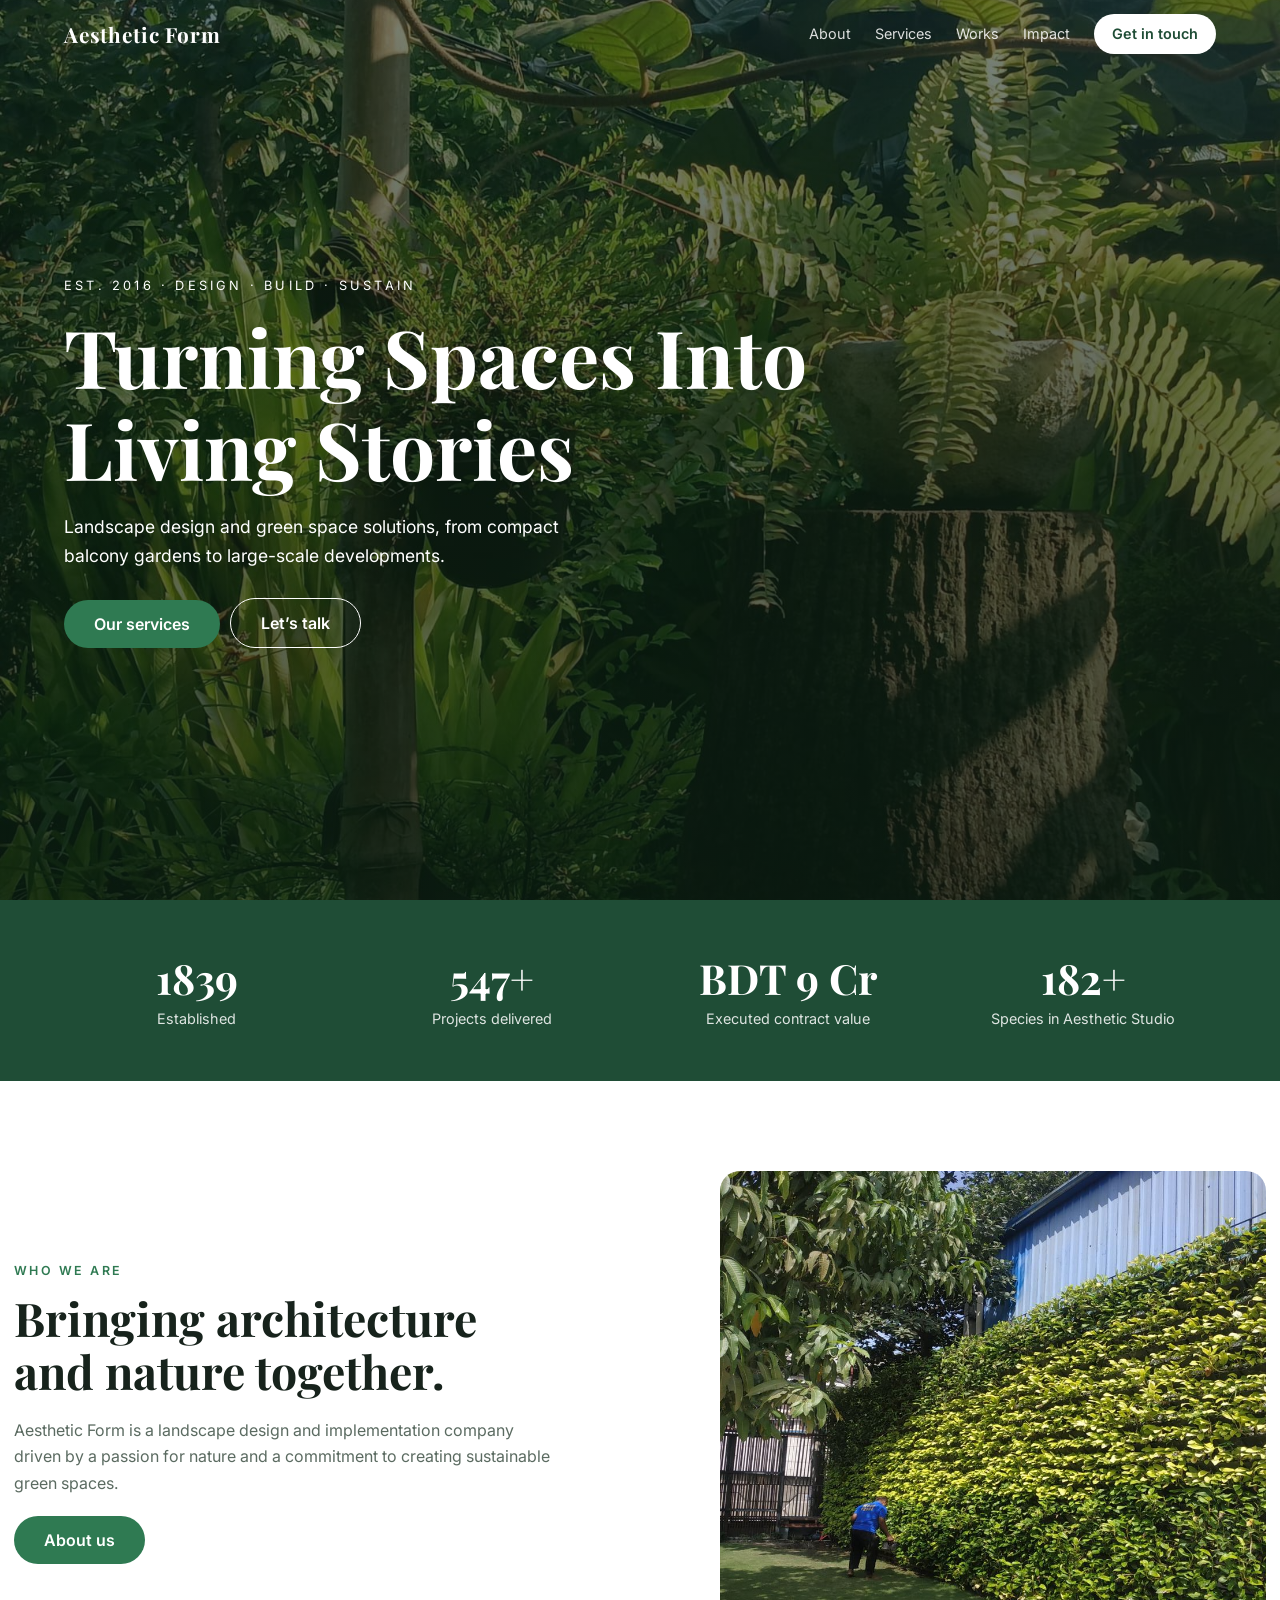
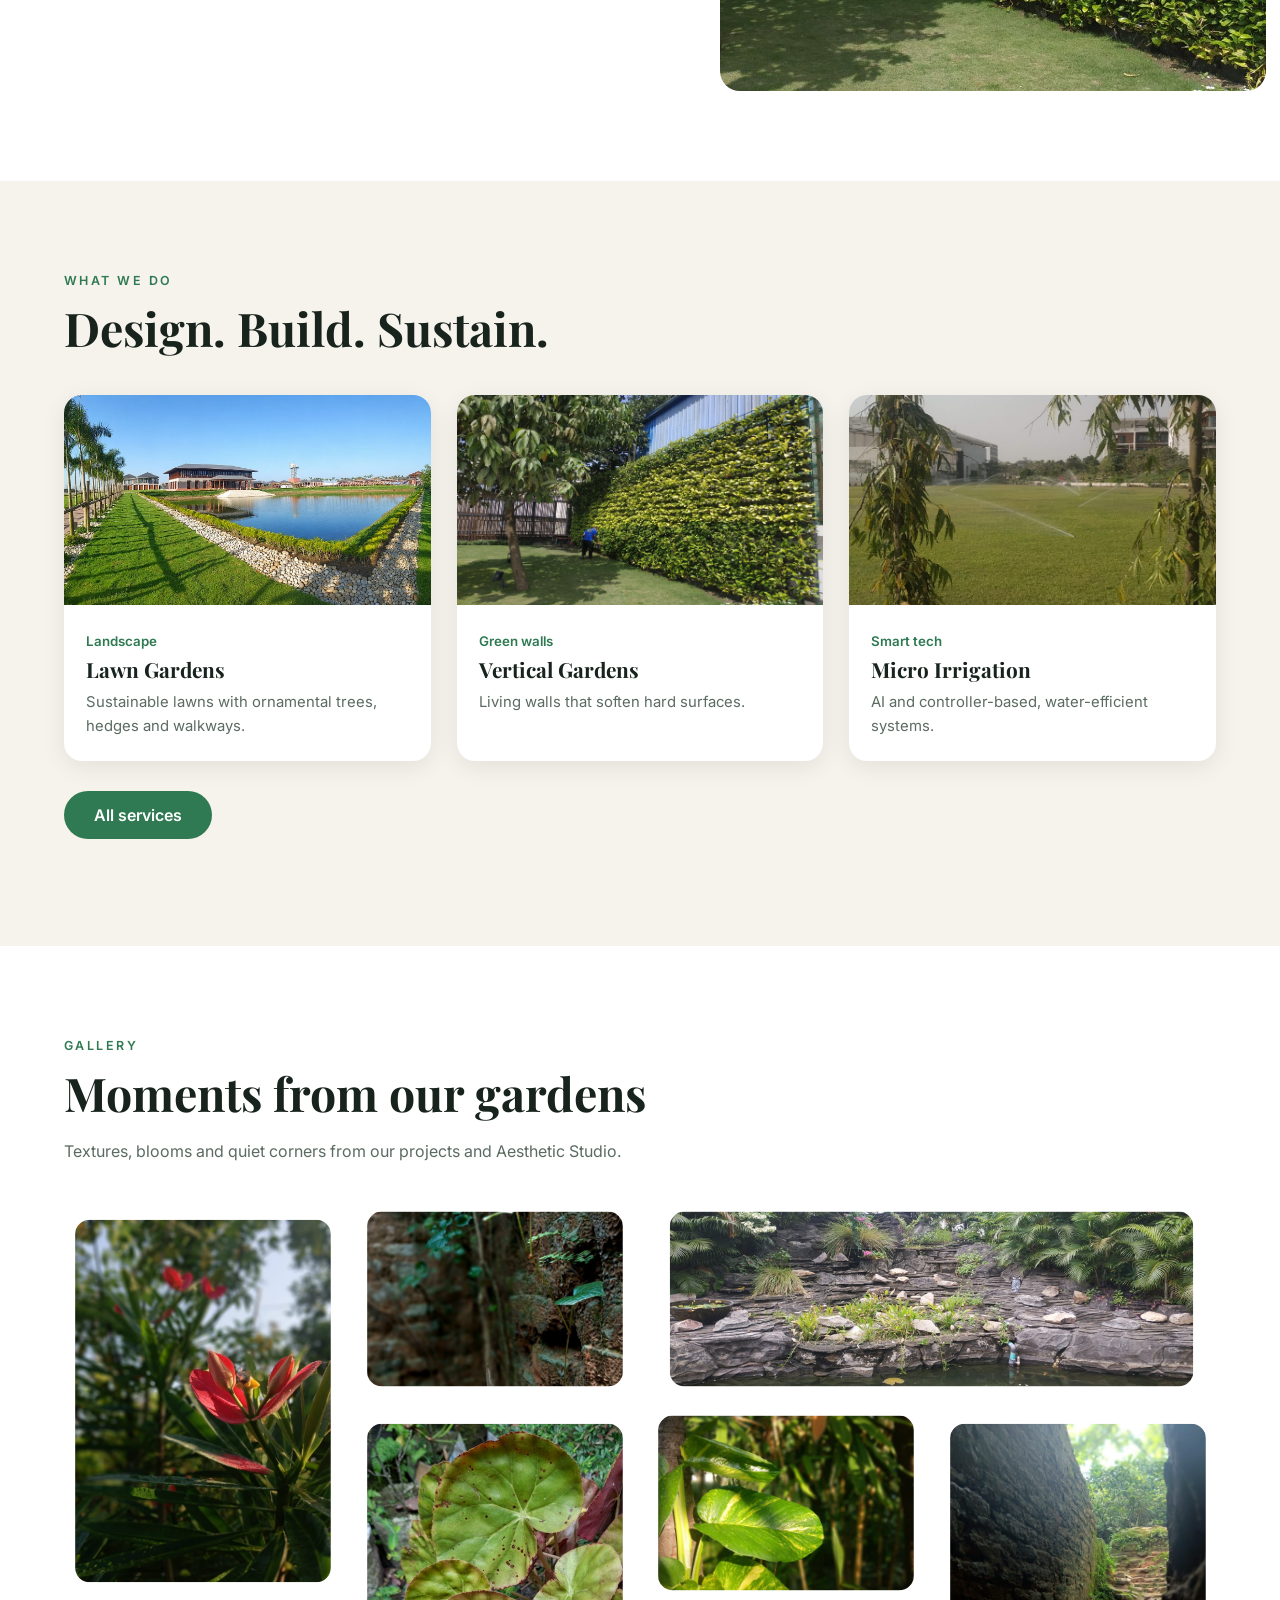
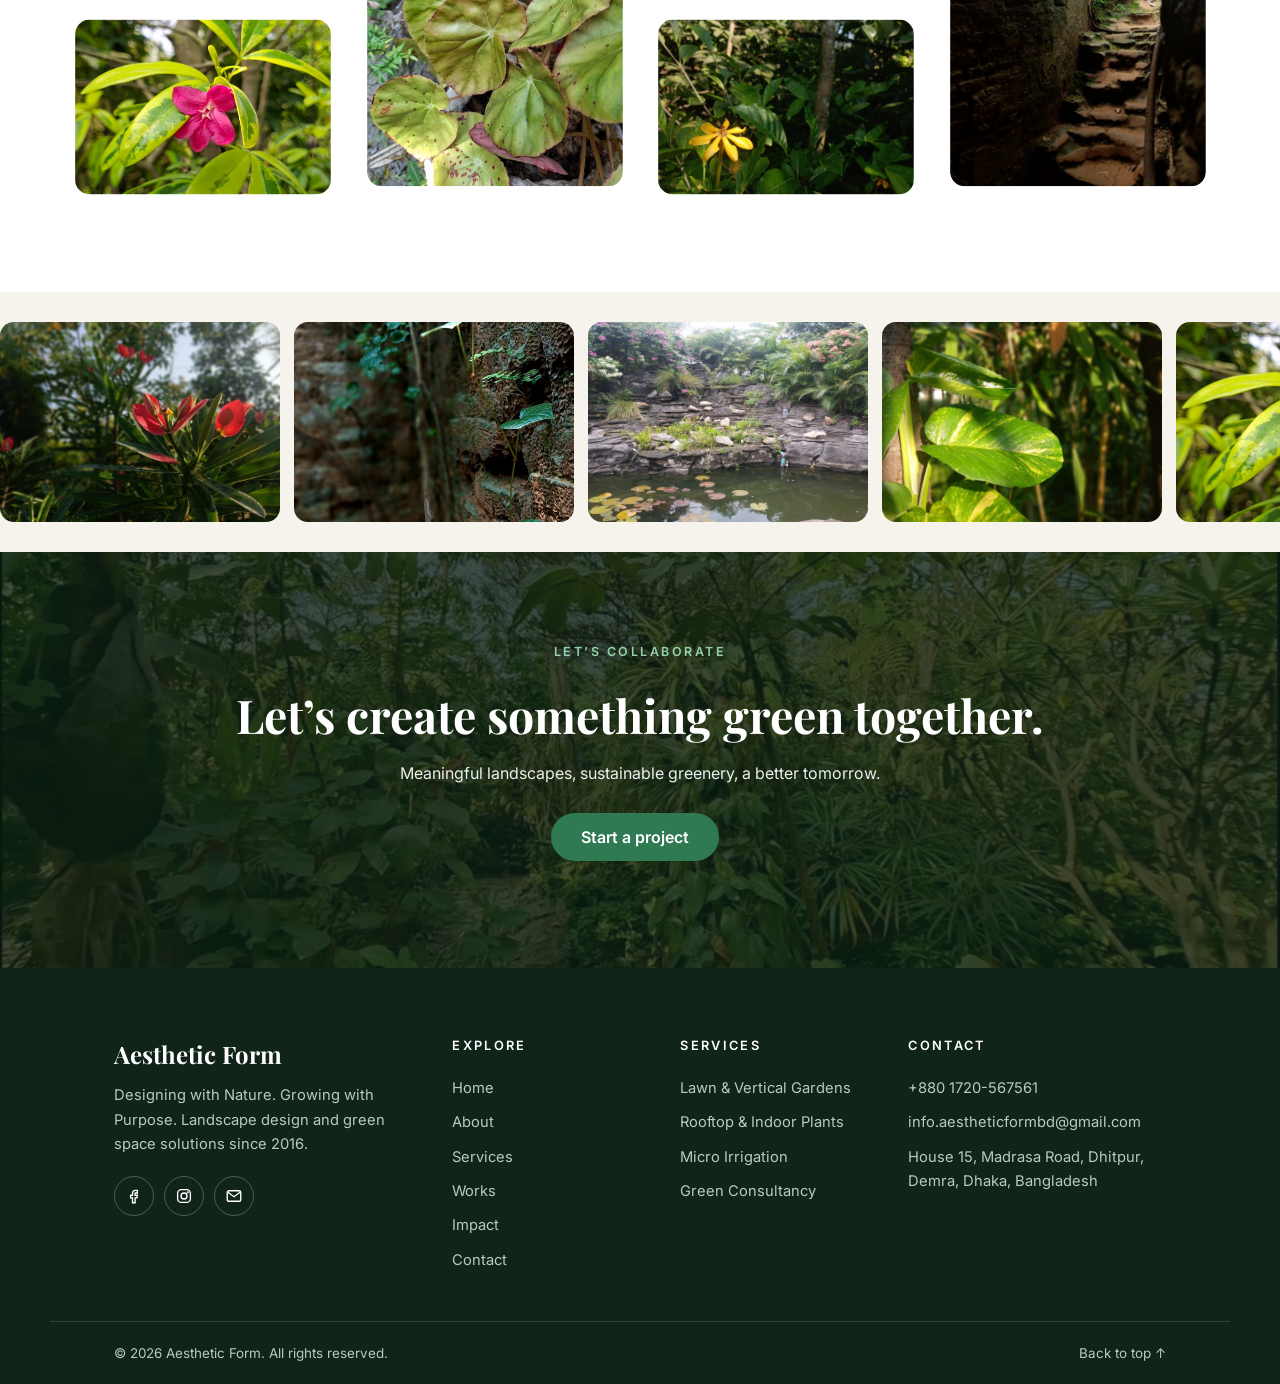
==== index.html @ f66d147f "first commit" ====
<!DOCTYPE html>
<html lang="en">

<head>
    <meta charset="utf-8">
    <meta name="viewport" content="width=device-width, initial-scale=1">
    <title>Home | Aesthetic Form</title>
    <meta name="description"
        content="Aesthetic Form: landscape design and green space solutions in Bangladesh since 2016.">
    <link rel="preconnect" href="https://fonts.googleapis.com">
    <link
        href="https://fonts.googleapis.com/css2?family=Playfair+Display:wght@500;700&family=Inter:wght@400;500;600&display=swap"
        rel="stylesheet">
    <link rel="stylesheet" href="css/style.css">
</head>

<body class="">
    <div id="pg"></div>
    <nav id="nav"><a class="logo" href="index.html">Aesthetic Form</a>
        <div><a href="about.html">About</a><a href="services.html">Services</a><a href="works.html">Works</a><a
                href="impact.html">Impact</a><a class="cta" href="contact.html">Get in touch</a></div>
    </nav>
    <header class="hero">
        <div class="bg"
            style="background-image:linear-gradient(rgba(10,30,18,.55),rgba(10,30,18,.72)),url(images/hero.jpg)"></div>
        <span class="lf" style="left:8%;animation-delay:-0s;animation-duration:14s"><svg viewBox="0 0 24 24">
                <path d="M5 19c0-9 6-14 15-14 0 9-5 15-15 14z" />
            </svg></span><span class="lf" style="left:22%;animation-delay:-6s;animation-duration:18s"><svg
                viewBox="0 0 24 24">
                <path d="M5 19c0-9 6-14 15-14 0 9-5 15-15 14z" />
            </svg></span><span class="lf" style="left:38%;animation-delay:-3s;animation-duration:16s"><svg
                viewBox="0 0 24 24">
                <path d="M5 19c0-9 6-14 15-14 0 9-5 15-15 14z" />
            </svg></span><span class="lf" style="left:55%;animation-delay:-9s;animation-duration:20s"><svg
                viewBox="0 0 24 24">
                <path d="M5 19c0-9 6-14 15-14 0 9-5 15-15 14z" />
            </svg></span><span class="lf" style="left:70%;animation-delay:-2s;animation-duration:15s"><svg
                viewBox="0 0 24 24">
                <path d="M5 19c0-9 6-14 15-14 0 9-5 15-15 14z" />
            </svg></span><span class="lf" style="left:86%;animation-delay:-11s;animation-duration:17s"><svg
                viewBox="0 0 24 24">
                <path d="M5 19c0-9 6-14 15-14 0 9-5 15-15 14z" />
            </svg></span>
        <div class="in">
            <p class="k">EST. 2016 · DESIGN · BUILD · SUSTAIN</p>
            <h1>Turning Spaces Into Living Stories</h1>
            <p class="l">Landscape design and green space solutions, from compact balcony gardens to large-scale
                developments.</p><a class="btn" href="services.html">Our services</a><a class="btn o"
                href="contact.html">Let’s talk</a>
        </div>
    </header>
    <div class="stats">
        <div class="w">
            <div><strong>2016</strong><span>Established</span></div>
            <div><strong>600+</strong><span>Projects delivered</span></div>
            <div><strong>BDT 10 Cr</strong><span>Executed contract value</span></div>
            <div><strong>200+</strong><span>Species in Aesthetic Studio</span></div>
        </div>
    </div>
    <section class="">
        <div class="w">
            <div class="split">
                <div class="reveal">
                    <p class="eyebrow">Who we are</p>
                    <h2>Bringing architecture and nature together.</h2>
                    <p class="lead">Aesthetic Form is a landscape design and implementation company driven by a passion
                        for nature and a commitment to creating sustainable green spaces.</p>
                    <p style="margin:20px 0"><a class="btn" href="about.html">About us</a></p>
                </div><img class="reveal" src="images/vertical.jpg" alt="Vertical garden">
            </div>
        </div>
    </section>
    <section class="alt">
        <div class="w">
            <p class="eyebrow">What we do</p>
            <h2>Design. Build. Sustain.</h2>
            <div class="grid">
                <article class="card reveal"><img loading="lazy" src="images/lawn.jpg" alt="Lawn Gardens">
                    <div><small>Landscape</small>
                        <h3>Lawn Gardens</h3>
                        <p>Sustainable lawns with ornamental trees, hedges and walkways.</p>
                    </div>
                </article>
                <article class="card reveal"><img loading="lazy" src="images/vertical.jpg" alt="Vertical Gardens">
                    <div><small>Green walls</small>
                        <h3>Vertical Gardens</h3>
                        <p>Living walls that soften hard surfaces.</p>
                    </div>
                </article>
                <article class="card reveal"><img loading="lazy" src="images/irrigation.jpg" alt="Micro Irrigation">
                    <div><small>Smart tech</small>
                        <h3>Micro Irrigation</h3>
                        <p>AI and controller-based, water-efficient systems.</p>
                    </div>
                </article>
            </div>
            <p style="margin-top:30px"><a class="btn" href="services.html">All services</a></p>
        </div>
    </section>
    <section class="">
        <div class="w">
            <p class="eyebrow">Gallery</p>
            <h2>Moments from our gardens</h2>
            <p class="lead">Textures, blooms and quiet corners from our projects and Aesthetic Studio.</p>
            <div class="mosaic">
                <div class="t"><img loading="lazy" src="images/flower1.jpg" alt=""></div>
                <div class=""><img loading="lazy" src="images/vine.jpg" alt=""></div>
                <div class="wd"><img loading="lazy" src="images/water.jpg" alt=""></div>
                <div class="t"><img loading="lazy" src="images/begonia.jpg" alt=""></div>
                <div class=""><img loading="lazy" src="images/bamboo.jpg" alt=""></div>
                <div class="t"><img loading="lazy" src="images/path.jpg" alt=""></div>
                <div class=""><img loading="lazy" src="images/flower3.jpg" alt=""></div>
                <div class=""><img loading="lazy" src="images/flower2.jpg" alt=""></div>
            </div>
        </div>
    </section>
    <div class="strip">
        <div class="track"><img loading="lazy" src="images/flower1.jpg" alt=""><img loading="lazy" src="images/vine.jpg"
                alt=""><img loading="lazy" src="images/water.jpg" alt=""><img loading="lazy" src="images/bamboo.jpg"
                alt=""><img loading="lazy" src="images/flower3.jpg" alt=""><img loading="lazy" src="images/begonia.jpg"
                alt=""><img loading="lazy" src="images/lawn.jpg" alt=""><img loading="lazy" src="images/path.jpg"
                alt=""><img loading="lazy" src="images/flower2.jpg" alt=""><img loading="lazy" src="images/green.jpg"
                alt=""><img loading="lazy" src="images/flower1.jpg" alt=""><img loading="lazy" src="images/vine.jpg"
                alt=""><img loading="lazy" src="images/water.jpg" alt=""><img loading="lazy" src="images/bamboo.jpg"
                alt=""><img loading="lazy" src="images/flower3.jpg" alt=""><img loading="lazy" src="images/begonia.jpg"
                alt=""><img loading="lazy" src="images/lawn.jpg" alt=""><img loading="lazy" src="images/path.jpg"
                alt=""><img loading="lazy" src="images/flower2.jpg" alt=""><img loading="lazy" src="images/green.jpg"
                alt=""></div>
    </div>
    <section class="band"
        style="background-image:linear-gradient(rgba(10,30,18,.78),rgba(10,30,18,.82)),url(images/studio.jpg)">
        <div class="w">
            <p class="eyebrow" style="color:#9fe0b9">Let’s collaborate</p>
            <h2>Let’s create something green together.</h2>
            <p>Meaningful landscapes, sustainable greenery, a better tomorrow.</p><a class="btn"
                href="contact.html">Start a project</a>
        </div>
    </section>
    <footer>
        <div class="fw">
            <div class="fb"><a class="logo" href="index.html">Aesthetic Form</a>
                <p>Designing with Nature. Growing with Purpose. Landscape design and green space solutions since 2016.
                </p>
                <div class="soc"><a href="https://facebook.com/aestheticformbd" aria-label="Facebook"><svg
                            viewBox="0 0 24 24">
                            <path
                                d="M14 8h2.5V4.5H14C11.5 4.5 10 6 10 8.5V11H7.5v3.5H10V21h3.5v-6.5H16l.5-3.5h-3V8.8c0-.5.2-.8.5-.8z" />
                        </svg></a><a href="https://instagram.com/aestheticformbd" aria-label="Instagram"><svg
                            viewBox="0 0 24 24">
                            <rect x="3.5" y="3.5" width="17" height="17" rx="5" />
                            <circle cx="12" cy="12" r="4" />
                            <circle cx="17" cy="7" r=".6" />
                        </svg></a><a href="mailto:info.aestheticformbd@gmail.com" aria-label="Email"><svg
                            viewBox="0 0 24 24">
                            <rect x="3" y="5" width="18" height="14" rx="2.5" />
                            <path d="m4 7 8 6 8-6" />
                        </svg></a></div>
            </div>
            <div class="fc">
                <h5>Explore</h5><a href="index.html">Home</a><a href="about.html">About</a><a
                    href="services.html">Services</a><a href="works.html">Works</a><a href="impact.html">Impact</a><a
                    href="contact.html">Contact</a>
            </div>
            <div class="fc">
                <h5>Services</h5><a href="services.html">Lawn &amp; Vertical Gardens</a><a href="services.html">Rooftop
                    &amp; Indoor Plants</a><a href="services.html">Micro Irrigation</a><a href="services.html">Green
                    Consultancy</a>
            </div>
            <div class="fc">
                <h5>Contact</h5><a href="tel:+8801720567561">+880 1720-567561</a><a
                    href="mailto:info.aestheticformbd@gmail.com">info.aestheticformbd@gmail.com</a><span>House 15,
                    Madrasa Road, Dhitpur, Demra, Dhaka, Bangladesh</span>
            </div>
        </div>
        <div class="fbot"><span>© 2026 Aesthetic Form. All rights reserved.</span><a href="#">Back to top ↑</a></div>
    </footer>
    <script src="js/main.js"></script>
</body>

</html>
---- css/style.css ----
*{box-sizing:border-box;margin:0}
:root{--g:#1f4d36;--g2:#2f7a52;--cream:#f6f3ec;--ink:#17231c;--mut:#5b6b61;--bg:#fff;--card:#fff}
@media(prefers-color-scheme:dark){:root{--cream:#16201a;--ink:#eef2ee;--mut:#a3b1a8;--bg:#101813;--card:#1b2820;--g:#245a3f;--g2:#5fb584}}
html{scroll-behavior:smooth}body{font-family:Inter,system-ui,sans-serif;background:var(--bg);color:var(--ink);line-height:1.65}
h1,h2,h3,h4{font-family:"Playfair Display",Georgia,serif;line-height:1.15}img{max-width:100%;display:block}
nav{position:fixed;inset:0 0 auto;z-index:20;display:flex;justify-content:space-between;align-items:center;padding:14px 5vw;color:#fff;transition:.3s}
nav.s,body.inner nav{background:rgba(20,40,28,.95);backdrop-filter:blur(8px)}
nav .logo{font:700 1.3rem "Playfair Display",serif;color:#fff;text-decoration:none;letter-spacing:.04em}
nav div{display:flex;gap:24px;font-size:.9rem;align-items:center}nav div a{color:#fff;text-decoration:none;opacity:.85}nav div a.on{opacity:1;border-bottom:2px solid #7fcf9f}
nav .cta{background:#fff;color:#1f4d36;padding:8px 18px;border-radius:99px;font-weight:600;opacity:1;border:0}
@media(max-width:820px){nav div a:not(.cta){display:none}}
.hero{min-height:100vh;color:#fff;display:flex;align-items:center;padding:120px 5vw 80px;background-size:cover;background-position:center}
.hero.small{min-height:48vh;padding-top:130px}.hero .k{letter-spacing:.25em;font-size:.8rem;opacity:.85}
.hero h1{font-size:clamp(2.4rem,6.5vw,5rem);margin:14px 0 18px;max-width:15ch}.hero.small h1{font-size:clamp(2.2rem,5vw,3.6rem);max-width:22ch}
.hero .l{max-width:560px;font-size:1.1rem;opacity:.92;margin-bottom:28px}
.btn{display:inline-block;background:var(--g2);color:#fff;padding:14px 30px;border-radius:99px;text-decoration:none;font:600 1rem Inter,sans-serif;margin:0 10px 10px 0;border:0;cursor:pointer}.btn.o{background:transparent;border:1.5px solid #fff}
section{padding:90px 5vw}.w{max-width:1180px;margin:auto}.alt{background:var(--cream)}
.eyebrow{color:var(--g2);letter-spacing:.2em;font-size:.78rem;font-weight:600;text-transform:uppercase}
h2{font-size:clamp(1.9rem,4vw,2.9rem);margin:10px 0 18px}.lead{color:var(--mut);max-width:700px}
.split{display:grid;grid-template-columns:1fr 1fr;gap:60px;align-items:center}.split img{border-radius:20px;height:520px;width:100%;object-fit:cover}
@media(max-width:860px){.split{grid-template-columns:1fr;gap:30px}.split img{height:340px}}
.stats{background:var(--g);color:#fff;padding:50px 5vw}.stats .w{display:grid;grid-template-columns:repeat(auto-fit,minmax(180px,1fr));gap:30px;text-align:center}
.stats strong{font:700 2.6rem "Playfair Display",serif;display:block}.stats span{font-size:.9rem;opacity:.85}
.grid{display:grid;grid-template-columns:repeat(auto-fill,minmax(300px,1fr));gap:26px;margin-top:40px}
.card{background:var(--card);border-radius:18px;overflow:hidden;box-shadow:0 6px 24px rgba(0,0,0,.08);transition:.3s}.card:hover{transform:translateY(-6px)}
.card img{height:210px;width:100%;object-fit:cover}.card div{padding:22px}.card small{color:var(--g2);font-weight:600}.card h3{font-size:1.3rem;margin:4px 0 8px}.card p{color:var(--mut);font-size:.93rem}
.box{background:var(--card);padding:24px;border-radius:16px;border-left:4px solid var(--g2)}.box h4{font-size:1.1rem;margin-bottom:6px}.box p{font-size:.92rem;color:var(--mut)}
.num{border:1px solid rgba(127,127,127,.25);border-radius:18px;padding:26px;background:var(--card)}.num i{font:700 2rem "Playfair Display",serif;color:var(--g2);font-style:normal}.num p{color:var(--mut);font-size:.92rem;margin-top:6px}
.proj{background:var(--card);padding:22px;border-radius:14px}.proj h4{font-size:1.1rem}.proj p{font-size:.9rem;color:var(--mut)}.proj span{font-size:.8rem;color:var(--g2);font-weight:600}
.grid.s{grid-template-columns:repeat(auto-fill,minmax(250px,1fr))}.grid.c{grid-template-columns:repeat(auto-fit,minmax(270px,1fr))}
.band{color:#fff;text-align:center;background-size:cover;background-position:center}.band p{max-width:700px;margin:0 auto 26px;opacity:.92}
.contact{display:grid;grid-template-columns:1fr 1fr;gap:50px}@media(max-width:860px){.contact{grid-template-columns:1fr}}
.contact li{list-style:none;padding:10px 0;border-bottom:1px solid rgba(127,127,127,.25)}.contact a{color:var(--g2)}
form{display:grid;gap:12px}input,textarea{font:inherit;padding:14px;border-radius:12px;border:1px solid rgba(127,127,127,.4);background:var(--card);color:var(--ink)}
footer{background:#10241a;color:#b9cbbf;font-size:.92rem}
.fw{max-width:1180px;margin:auto;padding:70px 5vw 44px;display:grid;grid-template-columns:1.6fr 1fr 1fr 1.4fr;gap:44px}
footer .logo{font:700 1.5rem "Playfair Display",serif;color:#fff;text-decoration:none}footer .fb p{margin:12px 0 20px;max-width:280px}
footer h5{color:#fff;font:600 .8rem Inter,sans-serif;letter-spacing:.18em;text-transform:uppercase;margin-bottom:18px}
footer .fc a,footer .fc span{display:block;color:#b9cbbf;text-decoration:none;padding:5px 0;transition:.25s}footer .fc a:hover{color:#7fcf9f;transform:translateX(5px)}
.soc{display:flex;gap:10px}.soc a{width:40px;height:40px;border-radius:50%;border:1px solid rgba(255,255,255,.25);display:grid;place-items:center;color:#fff;transition:.3s}.soc a:hover{background:#2f7a52;border-color:#2f7a52;transform:translateY(-3px)}.soc svg{width:18px;height:18px;fill:none;stroke:currentColor;stroke-width:1.8}
.fbot{border-top:1px solid rgba(255,255,255,.12);padding:20px 5vw;display:flex;justify-content:space-between;gap:10px;flex-wrap:wrap;max-width:1180px;margin:auto;font-size:.84rem}.fbot a{color:#b9cbbf;text-decoration:none}.fbot a:hover{color:#7fcf9f}
@media(max-width:900px){.fw{grid-template-columns:1fr 1fr;gap:34px}}@media(max-width:520px){.fw{grid-template-columns:1fr}.fbot{justify-content:center;text-align:center}}
.reveal{opacity:0;transform:translateY(24px);transition:.7s}.reveal.v{opacity:1;transform:none}
.hero{position:relative;overflow:hidden}.hero .bg{position:absolute;inset:0;background-size:cover;background-position:center;animation:kb 20s ease-in-out infinite alternate}
@keyframes kb{from{transform:scale(1)}to{transform:scale(1.12) translate(-1.5%,-1%)}}.hero .in{position:relative;z-index:1}
.in>*{opacity:0;transform:translateY(30px);animation:up .9s cubic-bezier(.2,.7,.2,1) forwards}.in>*:nth-child(2){animation-delay:.15s}.in>*:nth-child(3){animation-delay:.3s}.in>*:nth-child(4){animation-delay:.45s}.in>*:nth-child(5){animation-delay:.55s}
@keyframes up{to{opacity:1;transform:none}}
.lf{position:absolute;top:-40px;width:22px;color:#9fe0b9;opacity:.45;z-index:1;animation:fall 15s linear infinite}.lf svg{width:100%;fill:currentColor}
@keyframes fall{to{transform:translate(90px,115vh) rotate(420deg)}}
#pg{position:fixed;top:0;left:0;height:3px;width:100%;background:#7fcf9f;transform:scaleX(0);transform-origin:left;z-index:30}
nav div a:not(.cta){position:relative}nav div a:not(.cta)::after{content:"";position:absolute;left:0;bottom:-4px;height:2px;width:100%;background:#7fcf9f;transform:scaleX(0);transition:.3s}nav div a:not(.cta):hover::after{transform:scaleX(1)}
nav div a.on{border:0}nav div a.on::after{transform:scaleX(1)}
.btn{position:relative;overflow:hidden;transition:transform .25s}.btn:hover{transform:translateY(-3px)}.btn::after{content:"";position:absolute;inset:0;background:linear-gradient(110deg,transparent 30%,rgba(255,255,255,.35) 50%,transparent 70%);transform:translateX(-100%)}.btn:hover::after{transform:translateX(100%);transition:.7s}
.card img,.proj,.box,.num{transition:.5s}.card img{transition:transform .8s}.card:hover img{transform:scale(1.1)}.box:hover,.num:hover,.proj:hover{transform:translateY(-5px);box-shadow:0 10px 26px rgba(0,0,0,.1)}
.reveal.l{transform:translateX(-50px)}.reveal.r{transform:translateX(50px)}.reveal.z{transform:scale(.92)}
.strip{overflow:hidden;padding:30px 0;background:var(--cream)}.track{display:flex;gap:14px;width:max-content;animation:mq 45s linear infinite}.strip:hover .track{animation-play-state:paused}
.track img{height:200px;width:280px;object-fit:cover;border-radius:14px}@keyframes mq{to{transform:translateX(-50%)}}
.mosaic{display:grid;grid-template-columns:repeat(4,1fr);grid-auto-rows:190px;grid-auto-flow:dense;gap:14px;margin-top:40px}.mosaic div{overflow:hidden;border-radius:16px}.mosaic .t{grid-row:span 2}.mosaic .wd{grid-column:span 2}
.mosaic img{width:100%;height:100%;object-fit:cover;transition:transform .8s}.mosaic div:hover img{transform:scale(1.12) rotate(1deg)}@media(max-width:760px){.mosaic{grid-template-columns:repeat(2,1fr)}}
.tm{position:relative;border-radius:22px;overflow:hidden;aspect-ratio:3/4;box-shadow:0 10px 30px rgba(0,0,0,.15)}.tm img{width:100%;height:100%;object-fit:cover;transition:transform .8s}.tm:hover img{transform:scale(1.08)}
.tm div{position:absolute;inset:auto 0 0;padding:70px 22px 22px;color:#fff;background:linear-gradient(transparent,rgba(10,30,18,.92));transform:translateY(12px);transition:.4s}.tm:hover div{transform:none}.tm h4{font-size:1.25rem}.tm p{font-size:.88rem;opacity:.9}
.float{animation:fl 5s ease-in-out infinite}@keyframes fl{50%{transform:translateY(-10px)}}
@media(prefers-reduced-motion:reduce){*{animation:none!important;transition:none!important}.reveal,.in>*{opacity:1!important;transform:none!important}}
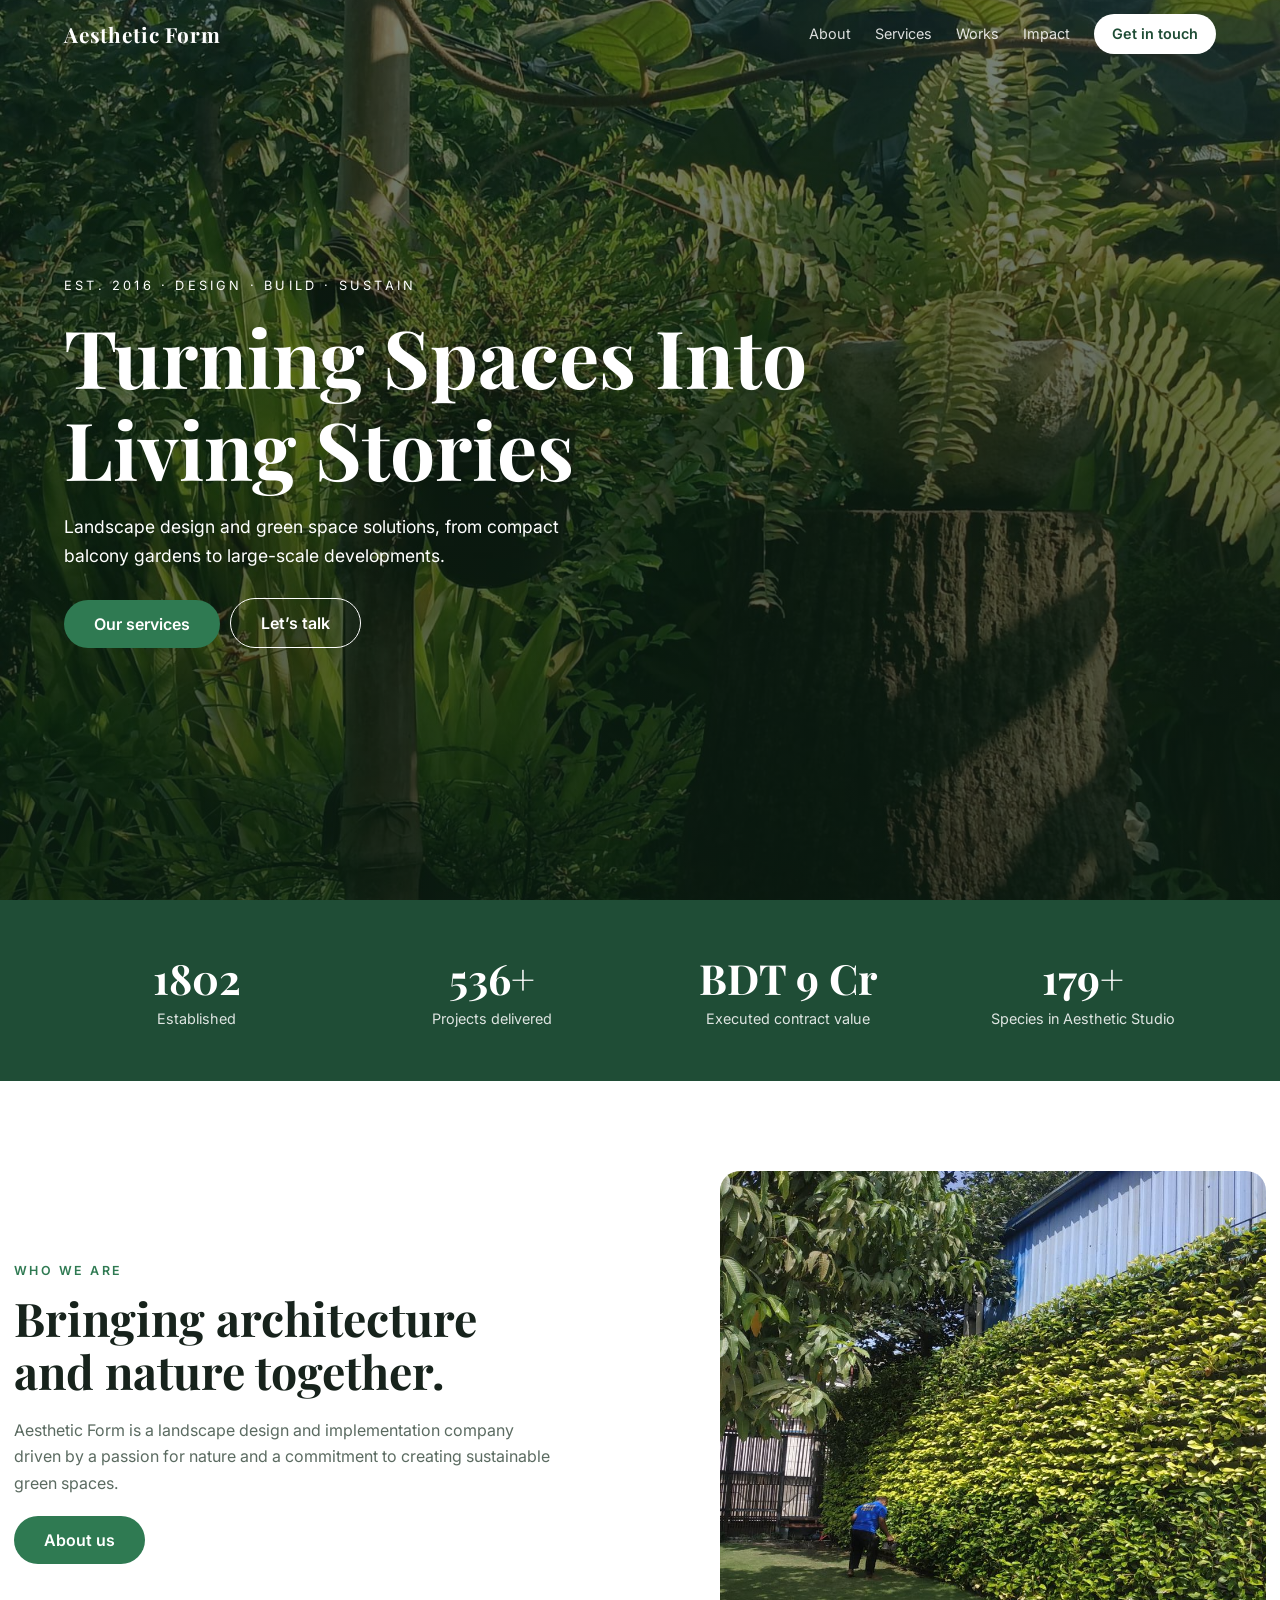
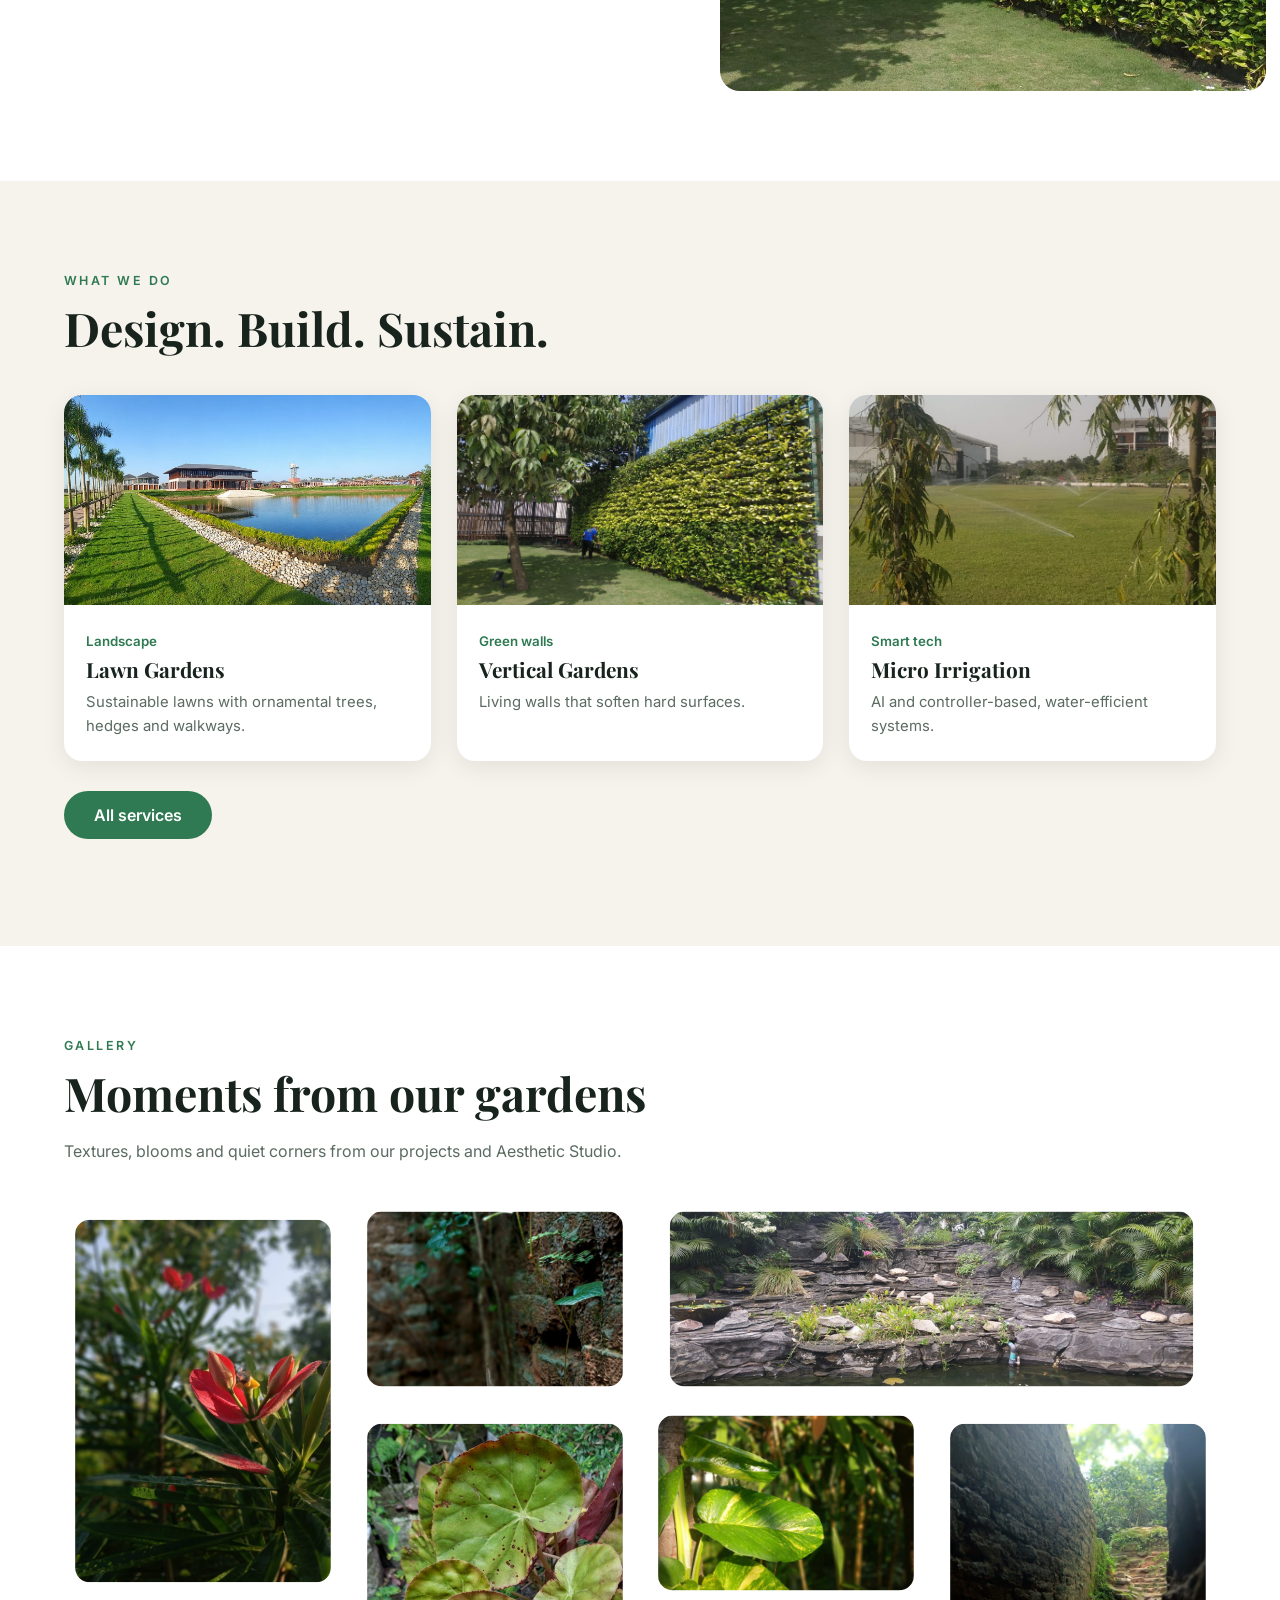
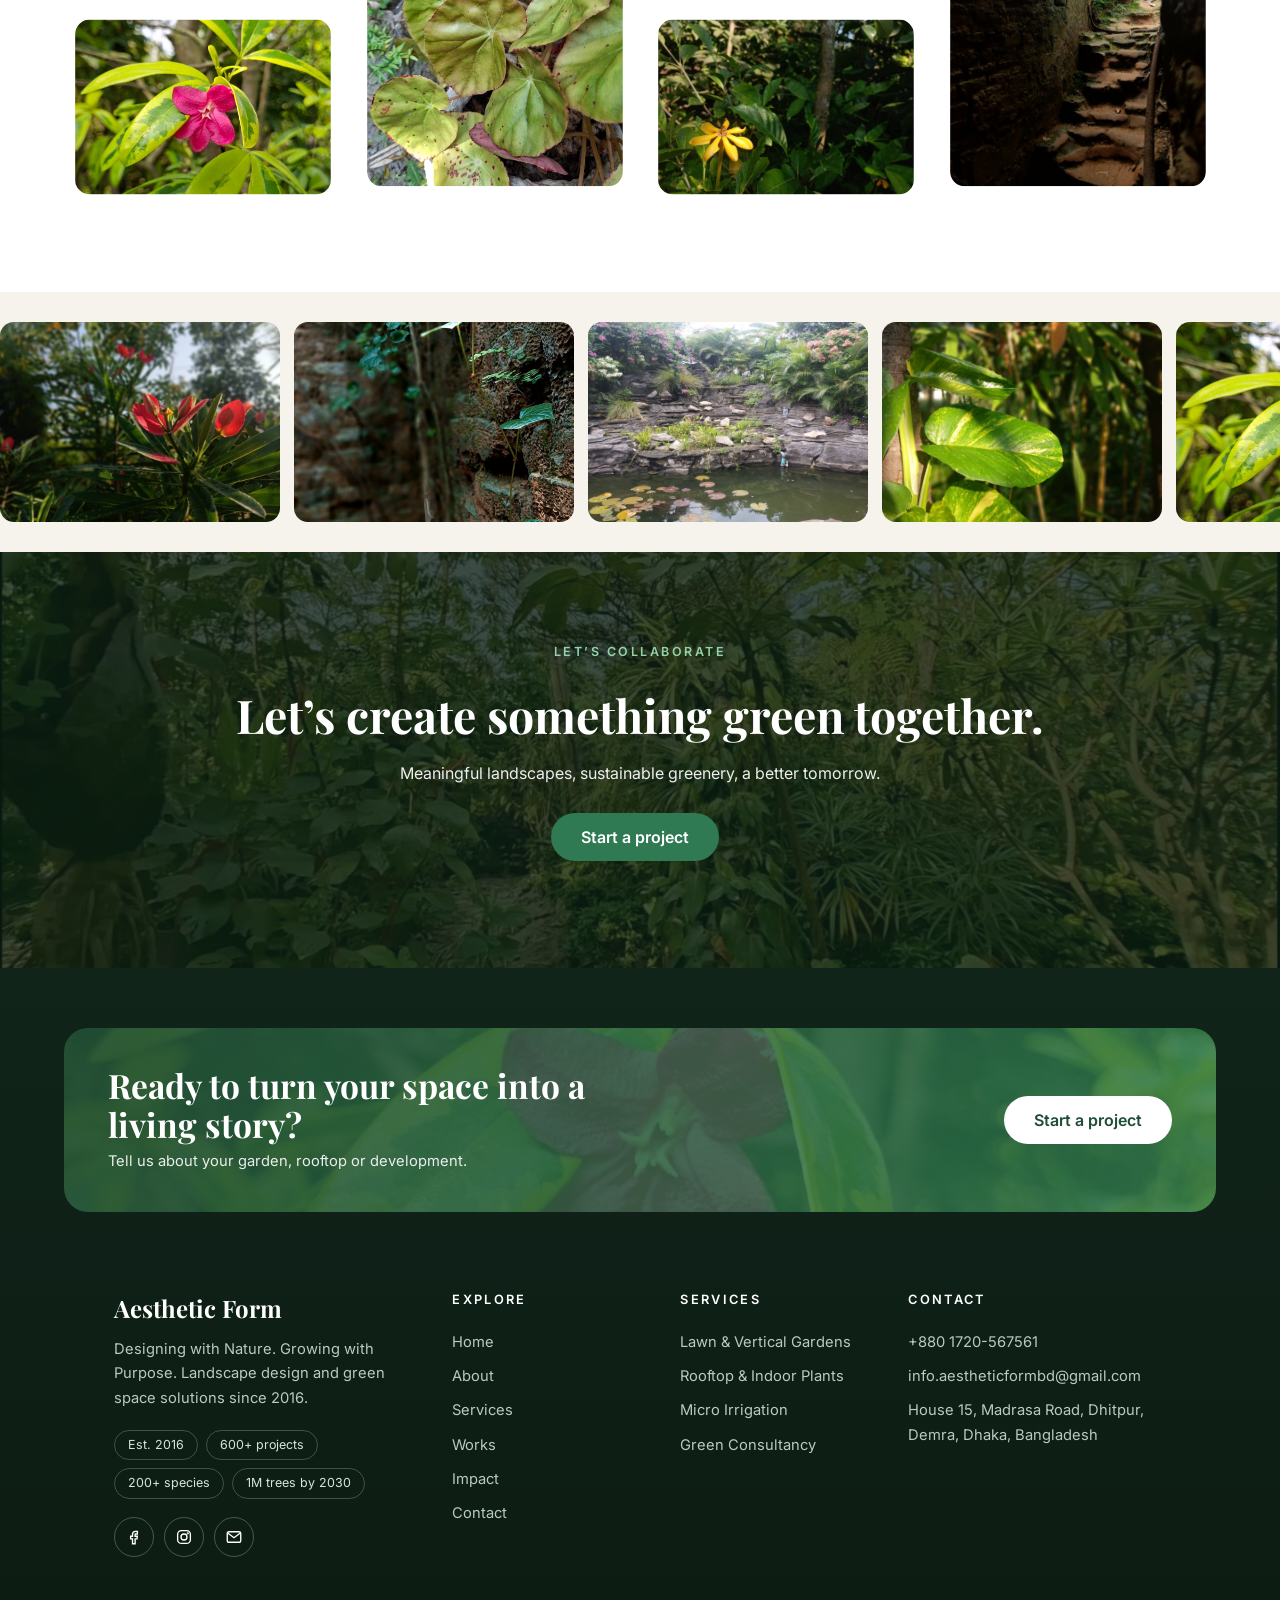
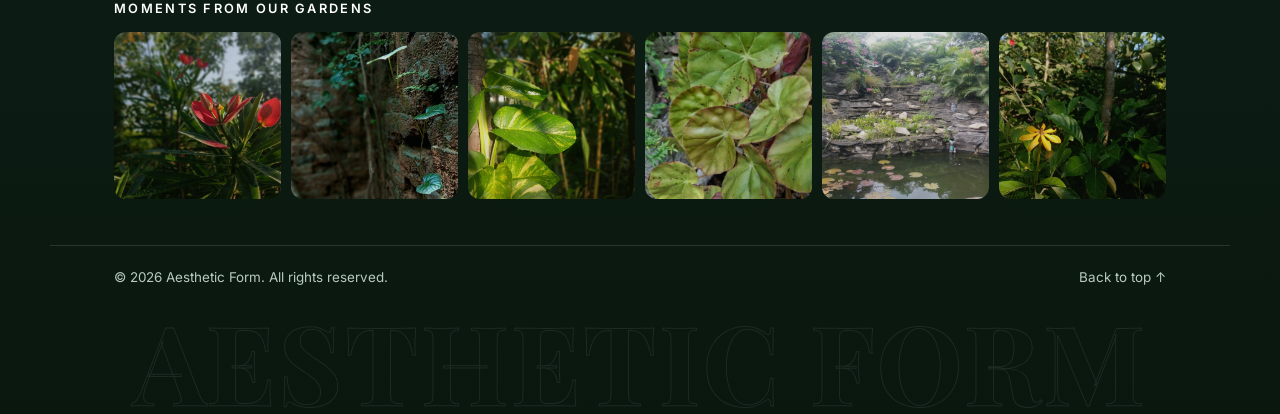
==== commit e6dda1e2: "Added the menu for the responsive screens and updated the footer design" ====
--- a/index.html
+++ b/index.html
@@ -4,22 +4,39 @@
 <head>
     <meta charset="utf-8">
     <meta name="viewport" content="width=device-width, initial-scale=1">
-    <title>Home | Aesthetic Form</title>
-    <meta name="description"
-        content="Aesthetic Form: landscape design and green space solutions in Bangladesh since 2016.">
+    <title>Aesthetic Form | Home</title>
+    <meta name="description" content="Aesthetic Form: landscape design and green space solutions in Bangladesh since 2016.">
     <link rel="preconnect" href="https://fonts.googleapis.com">
-    <link
-        href="https://fonts.googleapis.com/css2?family=Playfair+Display:wght@500;700&family=Inter:wght@400;500;600&display=swap"
-        rel="stylesheet">
+    <link href="https://fonts.googleapis.com/css2?family=Playfair+Display:wght@500;700&family=Inter:wght@400;500;600&display=swap" rel="stylesheet">
     <link rel="stylesheet" href="css/style.css">
+     <link rel="icon" type="image/png" href="images/leaf.png">
 </head>
 
 <body class="">
     <div id="pg"></div>
-    <nav id="nav"><a class="logo" href="index.html">Aesthetic Form</a>
-        <div><a href="about.html">About</a><a href="services.html">Services</a><a href="works.html">Works</a><a
-                href="impact.html">Impact</a><a class="cta" href="contact.html">Get in touch</a></div>
+    <nav id="nav">
+        <a class="logo" href="index.html">Aesthetic Form</a>
+        <div>
+            <a href="about.html">About</a>
+            <a href="services.html">Services</a>
+            <a href="works.html">Works</a>
+            <a href="impact.html">Impact</a>
+            <a class="cta" href="contact.html">Get in touch</a>
+        </div>
+        <button class="burger" id="bg" aria-label="Open menu" aria-expanded="false"><span></span><span></span><span></span></button>
     </nav>
+    <div class="mm" id="mm">
+        <a class="l on" href="index.html">Home</a>
+        <a class="l" href="about.html">About</a>
+        <a class="l" href="services.html">Services</a>
+        <a class="l" href="works.html">Works</a>
+        <a class="l" href="impact.html">Impact</a>
+        <a class="l" href="contact.html">Contact</a>
+
+        <div class="mf">+880 1720-567561<br>
+            <a href="mailto:info.aestheticformbd@gmail.com">info.aestheticformbd@gmail.com</a>
+        </div>
+    </div>
     <header class="hero">
         <div class="bg"
             style="background-image:linear-gradient(rgba(10,30,18,.55),rgba(10,30,18,.72)),url(images/hero.jpg)"></div>
@@ -137,10 +154,19 @@
         </div>
     </section>
     <footer>
+        <div class="fcta">
+            <div>
+                <h3>Ready to turn your space into a living story?</h3>
+                <p>Tell us about your garden, rooftop or development.</p>
+            </div><a class="btn" href="contact.html">Start a project</a>
+        </div>
         <div class="fw">
             <div class="fb"><a class="logo" href="index.html">Aesthetic Form</a>
                 <p>Designing with Nature. Growing with Purpose. Landscape design and green space solutions since 2016.
                 </p>
+                <div class="chips"><span>Est. 2016</span><span>600+ projects</span><span>200+ species</span><span>1M
+                        trees by 2030</span></div>
+                <div style="height:18px"></div>
                 <div class="soc"><a href="https://facebook.com/aestheticformbd" aria-label="Facebook"><svg
                             viewBox="0 0 24 24">
                             <path
@@ -172,7 +198,20 @@
                     Madrasa Road, Dhitpur, Demra, Dhaka, Bangladesh</span>
             </div>
         </div>
+        <div class="fgal">
+            <h5>Moments from our gardens</h5>
+            <div><a href="https://instagram.com/aestheticformbd" aria-label="Instagram"><img loading="lazy"
+                        src="images/flower1.jpg" alt=""></a><a href="https://instagram.com/aestheticformbd"
+                    aria-label="Instagram"><img loading="lazy" src="images/vine.jpg" alt=""></a><a
+                    href="https://instagram.com/aestheticformbd" aria-label="Instagram"><img loading="lazy"
+                        src="images/bamboo.jpg" alt=""></a><a href="https://instagram.com/aestheticformbd"
+                    aria-label="Instagram"><img loading="lazy" src="images/begonia.jpg" alt=""></a><a
+                    href="https://instagram.com/aestheticformbd" aria-label="Instagram"><img loading="lazy"
+                        src="images/water.jpg" alt=""></a><a href="https://instagram.com/aestheticformbd"
+                    aria-label="Instagram"><img loading="lazy" src="images/flower2.jpg" alt=""></a></div>
+        </div>
         <div class="fbot"><span>© 2026 Aesthetic Form. All rights reserved.</span><a href="#">Back to top ↑</a></div>
+        <div class="wm" aria-hidden="true">AESTHETIC FORM</div>
     </footer>
     <script src="js/main.js"></script>
 </body>
--- a/css/style.css
+++ b/css/style.css
@@ -61,3 +61,616 @@
 .tm div{position:absolute;inset:auto 0 0;padding:70px 22px 22px;color:#fff;background:linear-gradient(transparent,rgba(10,30,18,.92));transform:translateY(12px);transition:.4s}.tm:hover div{transform:none}.tm h4{font-size:1.25rem}.tm p{font-size:.88rem;opacity:.9}
 .float{animation:fl 5s ease-in-out infinite}@keyframes fl{50%{transform:translateY(-10px)}}
 @media(prefers-reduced-motion:reduce){*{animation:none!important;transition:none!important}.reveal,.in>*{opacity:1!important;transform:none!important}}
+
+@media(max-width:820px){nav>div{display:none}.burger{display:flex!important}}
+.burger{display:none;width:44px;height:44px;border:0;background:transparent;flex-direction:column;justify-content:center;align-items:center;gap:6px;cursor:pointer;position:relative;z-index:41}
+.burger span{width:26px;height:2px;background:#fff;border-radius:2px;transition:.35s}
+.menu-open{overflow:hidden}.menu-open nav{z-index:40;background:transparent!important;backdrop-filter:none}
+.menu-open .burger span:nth-child(1){transform:translateY(8px) rotate(45deg)}.menu-open .burger span:nth-child(2){opacity:0}.menu-open .burger span:nth-child(3){transform:translateY(-8px) rotate(-45deg)}
+.mm{position:fixed;inset:0;z-index:35;background:radial-gradient(circle at 90% 10%,#2f7a52,#0e2216 70%);display:flex;flex-direction:column;justify-content:center;padding:90px 10vw 40px;visibility:hidden;clip-path:circle(0 at calc(100% - 44px) 38px);transition:clip-path .65s cubic-bezier(.7,0,.2,1),visibility 0s .65s}
+.menu-open .mm{visibility:visible;clip-path:circle(150% at calc(100% - 44px) 38px);transition:clip-path .65s cubic-bezier(.7,0,.2,1),visibility 0s}
+.mm a.l{font:500 clamp(1.8rem,8vw,2.4rem) "Playfair Display",serif;color:#fff;text-decoration:none;padding:12px 0;border-bottom:1px solid rgba(255,255,255,.12);opacity:0;transform:translateX(-24px);transition:.5s}
+.mm a.l.on{color:#9fe0b9}.menu-open .mm a.l{opacity:1;transform:none}
+.mm a.l:nth-child(1){transition-delay:.25s}.mm a.l:nth-child(2){transition-delay:.3s}.mm a.l:nth-child(3){transition-delay:.35s}.mm a.l:nth-child(4){transition-delay:.4s}.mm a.l:nth-child(5){transition-delay:.45s}.mm a.l:nth-child(6){transition-delay:.5s}
+.mm .mf{margin-top:30px;color:#b9cbbf;font-size:.9rem;opacity:0;transition:.5s .6s}.menu-open .mm .mf{opacity:1}.mm .mf a{color:#9fe0b9;text-decoration:none}
+footer{position:relative;overflow:hidden;background:linear-gradient(180deg,#10241a,#0a170f)}
+.fcta{width:min(1180px,90vw);margin:60px auto 10px;padding:38px 44px;border-radius:24px;background:linear-gradient(110deg,rgba(31,77,54,.92),rgba(47,122,82,.8)),url(../images/flower3.jpg) center/cover;display:flex;justify-content:space-between;align-items:center;gap:24px;flex-wrap:wrap;color:#fff}
+.fcta h3{font-size:clamp(1.5rem,3vw,2.1rem);max-width:560px}.fcta p{opacity:.9;margin-top:6px}.fcta .btn{background:#fff;color:#1f4d36;margin:0}
+.chips{display:flex;flex-wrap:wrap;gap:8px}.chips span{border:1px solid rgba(255,255,255,.22);border-radius:99px;padding:4px 13px;font-size:.78rem;color:#d6e6db}
+.fgal{max-width:1180px;margin:0 auto;padding:0 5vw 46px}.fgal h5{margin-bottom:16px}.fgal div{display:grid;grid-template-columns:repeat(6,1fr);gap:10px}
+.fgal a{display:block;overflow:hidden;border-radius:12px;aspect-ratio:1}.fgal img{width:100%;height:100%;object-fit:cover;transition:.5s;opacity:.85}.fgal a:hover img{transform:scale(1.12);opacity:1}
+@media(max-width:700px){.fgal div{grid-template-columns:repeat(3,1fr)}.fcta{padding:30px 26px}}
+.wm{font:700 clamp(1.4rem,8.6vw,9rem) "Playfair Display",serif;text-align:center;line-height:.85;color:transparent;-webkit-text-stroke:1px rgba(255,255,255,.08);white-space:nowrap;user-select:none;margin-top:6px;padding-bottom:6px;letter-spacing:.02em}
+
+/* =========================================
+   RESPONSIVE IMPROVEMENTS
+   AESTHETIC FORM
+   Append after the existing styles
+   ========================================= */
+
+/* Prevent horizontal overflow and improve sizing */
+html {
+    width: 100%;
+    overflow-x: clip;
+    scroll-padding-top: 80px;
+}
+
+body {
+    width: 100%;
+    min-width: 320px;
+    overflow-x: clip;
+}
+
+img,
+video,
+iframe {
+    max-width: 100%;
+}
+
+.w,
+.fw,
+.fgal {
+    width: 100%;
+}
+
+/* Large screens */
+@media (min-width: 1400px) {
+    section {
+        padding-top: 110px;
+        padding-bottom: 110px;
+    }
+
+    .hero {
+        padding-left: max(5vw, calc((100vw - 1180px) / 2));
+        padding-right: max(5vw, calc((100vw - 1180px) / 2));
+    }
+}
+
+/* Laptop and smaller desktop */
+@media (max-width: 1200px) {
+    .split {
+        gap: 36px;
+    }
+
+    .fw {
+        gap: 30px;
+    }
+
+    .fcta {
+        width: 90%;
+    }
+
+    .mosaic {
+        grid-auto-rows: 165px;
+    }
+}
+
+/* Tablet */
+@media (max-width: 992px) {
+    section {
+        padding: 72px 4vw;
+    }
+
+    .hero {
+        min-height: 82vh;
+        padding: 110px 5vw 70px;
+    }
+
+    .split {
+        grid-template-columns: 1fr;
+        gap: 30px;
+    }
+
+    .split img {
+        height: 390px;
+    }
+
+    .grid,
+    .grid.s,
+    .grid.c {
+        grid-template-columns: repeat(2, minmax(0, 1fr));
+        gap: 20px;
+    }
+
+    .stats .w {
+        grid-template-columns: repeat(2, minmax(0, 1fr));
+    }
+
+    .contact {
+        grid-template-columns: 1fr;
+        gap: 32px;
+    }
+
+    .fw {
+        grid-template-columns: repeat(2, minmax(0, 1fr));
+        gap: 32px;
+    }
+
+    .mosaic {
+        grid-template-columns: repeat(2, minmax(0, 1fr));
+        grid-auto-rows: 165px;
+    }
+
+    .fgal div {
+        grid-template-columns: repeat(4, minmax(0, 1fr));
+    }
+
+    .fcta {
+        padding: 32px;
+        margin-top: 45px;
+    }
+
+    .wm {
+        white-space: normal;
+        overflow-wrap: anywhere;
+    }
+}
+
+/* Mobile navigation and medium mobile */
+@media (max-width: 820px) {
+    nav {
+        padding: 12px 5vw;
+    }
+
+    nav > div {
+        display: none;
+    }
+
+    .burger {
+        display: flex !important;
+        flex: 0 0 44px;
+    }
+
+    .mm {
+        padding: 100px 8vw 40px;
+    }
+
+    .mm a.l {
+        font-size: clamp(1.8rem, 7vw, 2.4rem);
+    }
+
+    .menu-open {
+        overflow: hidden;
+        height: 100%;
+        touch-action: none;
+    }
+}
+
+/* Mobile landscape and small tablets */
+@media (max-width: 768px) {
+    section {
+        padding: 60px 5vw;
+    }
+
+    .hero {
+        min-height: 78vh;
+        padding: 105px 5vw 65px;
+    }
+
+    .hero.small {
+        min-height: 42vh;
+        padding-top: 115px;
+    }
+
+    .hero h1 {
+        font-size: clamp(2.25rem, 8vw, 3.7rem);
+    }
+
+    .hero.small h1 {
+        font-size: clamp(2rem, 7vw, 3rem);
+    }
+
+    .hero .l {
+        max-width: 100%;
+        font-size: 1rem;
+    }
+
+    h2 {
+        font-size: clamp(1.8rem, 5.5vw, 2.5rem);
+    }
+
+    .stats {
+        padding: 42px 5vw;
+    }
+
+    .stats .w {
+        gap: 24px 16px;
+    }
+
+    .stats strong {
+        font-size: 2.2rem;
+    }
+
+    .card img {
+        height: 190px;
+    }
+
+    .card div {
+        padding: 18px;
+    }
+
+    .mosaic {
+        gap: 10px;
+        grid-auto-rows: 145px;
+    }
+
+    .tm div {
+        transform: none;
+        padding: 55px 16px 18px;
+    }
+
+    .track img {
+        width: 225px;
+        height: 165px;
+    }
+
+    .fcta {
+        width: 90%;
+        padding: 28px 24px;
+        gap: 18px;
+        border-radius: 18px;
+    }
+
+    .fcta > div {
+        max-width: 100%;
+    }
+
+    .fgal {
+        padding-bottom: 36px;
+    }
+
+    .fgal div {
+        grid-template-columns: repeat(3, minmax(0, 1fr));
+    }
+
+    .fw {
+        padding: 52px 5vw 34px;
+    }
+}
+
+/* Phones */
+@media (max-width: 576px) {
+    section {
+        padding: 50px 5vw;
+    }
+
+    nav .logo {
+        font-size: 1.08rem;
+    }
+
+    .hero {
+        min-height: 78svh;
+        padding: 100px 5vw 55px;
+    }
+
+    .hero.small {
+        min-height: 38svh;
+        padding-top: 108px;
+    }
+
+    .hero .k {
+        font-size: .68rem;
+        letter-spacing: .16em;
+    }
+
+    .hero h1 {
+        font-size: clamp(2rem, 9.5vw, 3rem);
+        max-width: 14ch;
+        margin: 12px 0 15px;
+    }
+
+    .hero.small h1 {
+        font-size: clamp(1.9rem, 8vw, 2.6rem);
+    }
+
+    .hero .l {
+        font-size: .92rem;
+        line-height: 1.6;
+        margin-bottom: 22px;
+    }
+
+    .btn {
+        padding: 12px 21px;
+        font-size: .88rem;
+        margin: 0 6px 9px 0;
+    }
+
+    h2 {
+        font-size: 1.85rem;
+    }
+
+    .eyebrow {
+        font-size: .68rem;
+        letter-spacing: .14em;
+    }
+
+    .lead {
+        font-size: .92rem;
+    }
+
+    .split {
+        gap: 22px;
+    }
+
+    .split img {
+        height: 275px;
+        border-radius: 15px;
+    }
+
+    .stats {
+        padding: 34px 5vw;
+    }
+
+    .stats .w {
+        grid-template-columns: repeat(2, minmax(0, 1fr));
+        gap: 22px 10px;
+    }
+
+    .stats strong {
+        font-size: 1.8rem;
+    }
+
+    .stats span {
+        font-size: .76rem;
+    }
+
+    .grid,
+    .grid.s,
+    .grid.c {
+        grid-template-columns: minmax(0, 1fr);
+        gap: 18px;
+        margin-top: 26px;
+    }
+
+    .card {
+        border-radius: 15px;
+    }
+
+    .card img {
+        height: 215px;
+    }
+
+    .card div {
+        padding: 17px;
+    }
+
+    .box,
+    .num,
+    .proj {
+        padding: 18px;
+        border-radius: 13px;
+    }
+
+    .mosaic {
+        grid-template-columns: repeat(2, minmax(0, 1fr));
+        grid-auto-rows: 115px;
+        gap: 8px;
+        margin-top: 25px;
+    }
+
+    .mosaic .t {
+        grid-row: span 2;
+    }
+
+    .mosaic .wd {
+        grid-column: span 2;
+    }
+
+    .tm {
+        border-radius: 15px;
+    }
+
+    .tm div {
+        padding: 42px 12px 13px;
+    }
+
+    .tm h4 {
+        font-size: 1rem;
+    }
+
+    .tm p {
+        font-size: .76rem;
+    }
+
+    .strip {
+        padding: 20px 0;
+    }
+
+    .track {
+        gap: 10px;
+    }
+
+    .track img {
+        width: 180px;
+        height: 135px;
+        border-radius: 10px;
+    }
+
+    .contact {
+        gap: 24px;
+    }
+
+    .contact li {
+        font-size: .9rem;
+        overflow-wrap: anywhere;
+    }
+
+    form {
+        gap: 10px;
+    }
+
+    input,
+    textarea {
+        width: 100%;
+        min-width: 0;
+        padding: 12px;
+        font-size: .92rem;
+    }
+
+    .fcta {
+        width: 90%;
+        margin: 35px auto 8px;
+        padding: 25px 20px;
+        flex-direction: column;
+        align-items: flex-start;
+        border-radius: 16px;
+    }
+
+    .fcta h3 {
+        font-size: 1.55rem;
+    }
+
+    .fcta .btn {
+        margin-top: 5px;
+    }
+
+    .chips {
+        gap: 7px;
+    }
+
+    .chips span {
+        font-size: .72rem;
+        padding: 4px 10px;
+    }
+
+    .fgal {
+        padding: 0 5vw 30px;
+    }
+
+    .fgal div {
+        grid-template-columns: repeat(3, minmax(0, 1fr));
+        gap: 7px;
+    }
+
+    .fgal a {
+        border-radius: 9px;
+    }
+
+    .fw {
+        grid-template-columns: minmax(0, 1fr);
+        gap: 25px;
+        padding: 42px 5vw 28px;
+    }
+
+    footer .fb p {
+        max-width: 100%;
+    }
+
+    footer h5 {
+        margin-bottom: 10px;
+    }
+
+    .fbot {
+        padding: 17px 5vw;
+        flex-direction: column;
+        align-items: center;
+        justify-content: center;
+        text-align: center;
+        font-size: .78rem;
+    }
+
+    .soc a {
+        width: 38px;
+        height: 38px;
+    }
+
+    .wm {
+        font-size: clamp(1.4rem, 9vw, 3rem);
+        white-space: normal;
+        line-height: .95;
+        overflow-wrap: anywhere;
+    }
+
+    .reveal.l,
+    .reveal.r {
+        transform: translateY(20px);
+    }
+}
+
+/* Very small phones */
+@media (max-width: 380px) {
+    nav .logo {
+        font-size: .98rem;
+    }
+
+    .burger {
+        width: 40px;
+        height: 40px;
+    }
+
+    .hero h1 {
+        font-size: 1.9rem;
+    }
+
+    .hero .l {
+        font-size: .86rem;
+    }
+
+    .btn {
+        padding: 10px 16px;
+        font-size: .82rem;
+    }
+
+    .stats strong {
+        font-size: 1.55rem;
+    }
+
+    .stats span {
+        font-size: .7rem;
+    }
+
+    .mosaic {
+        grid-auto-rows: 100px;
+    }
+
+    .track img {
+        width: 155px;
+        height: 115px;
+    }
+
+    .fcta h3 {
+        font-size: 1.35rem;
+    }
+}
+
+/* Hover effects should not interfere with touch screens */
+@media (hover: none) {
+    .card:hover,
+    .box:hover,
+    .num:hover,
+    .proj:hover {
+        transform: none;
+    }
+
+    .card:hover img,
+    .tm:hover img,
+    .mosaic div:hover img,
+    .fgal a:hover img {
+        transform: none;
+    }
+
+    .tm div {
+        transform: none;
+    }
+}
+
+/* Reduced motion accessibility */
+@media (prefers-reduced-motion: reduce) {
+    html {
+        scroll-behavior: auto;
+    }
+
+    *,
+    *::before,
+    *::after {
+        animation-duration: .01ms !important;
+        animation-iteration-count: 1 !important;
+        transition-duration: .01ms !important;
+    }
+
+    .reveal,
+    .in > * {
+        opacity: 1 !important;
+        transform: none !important;
+    }
+}
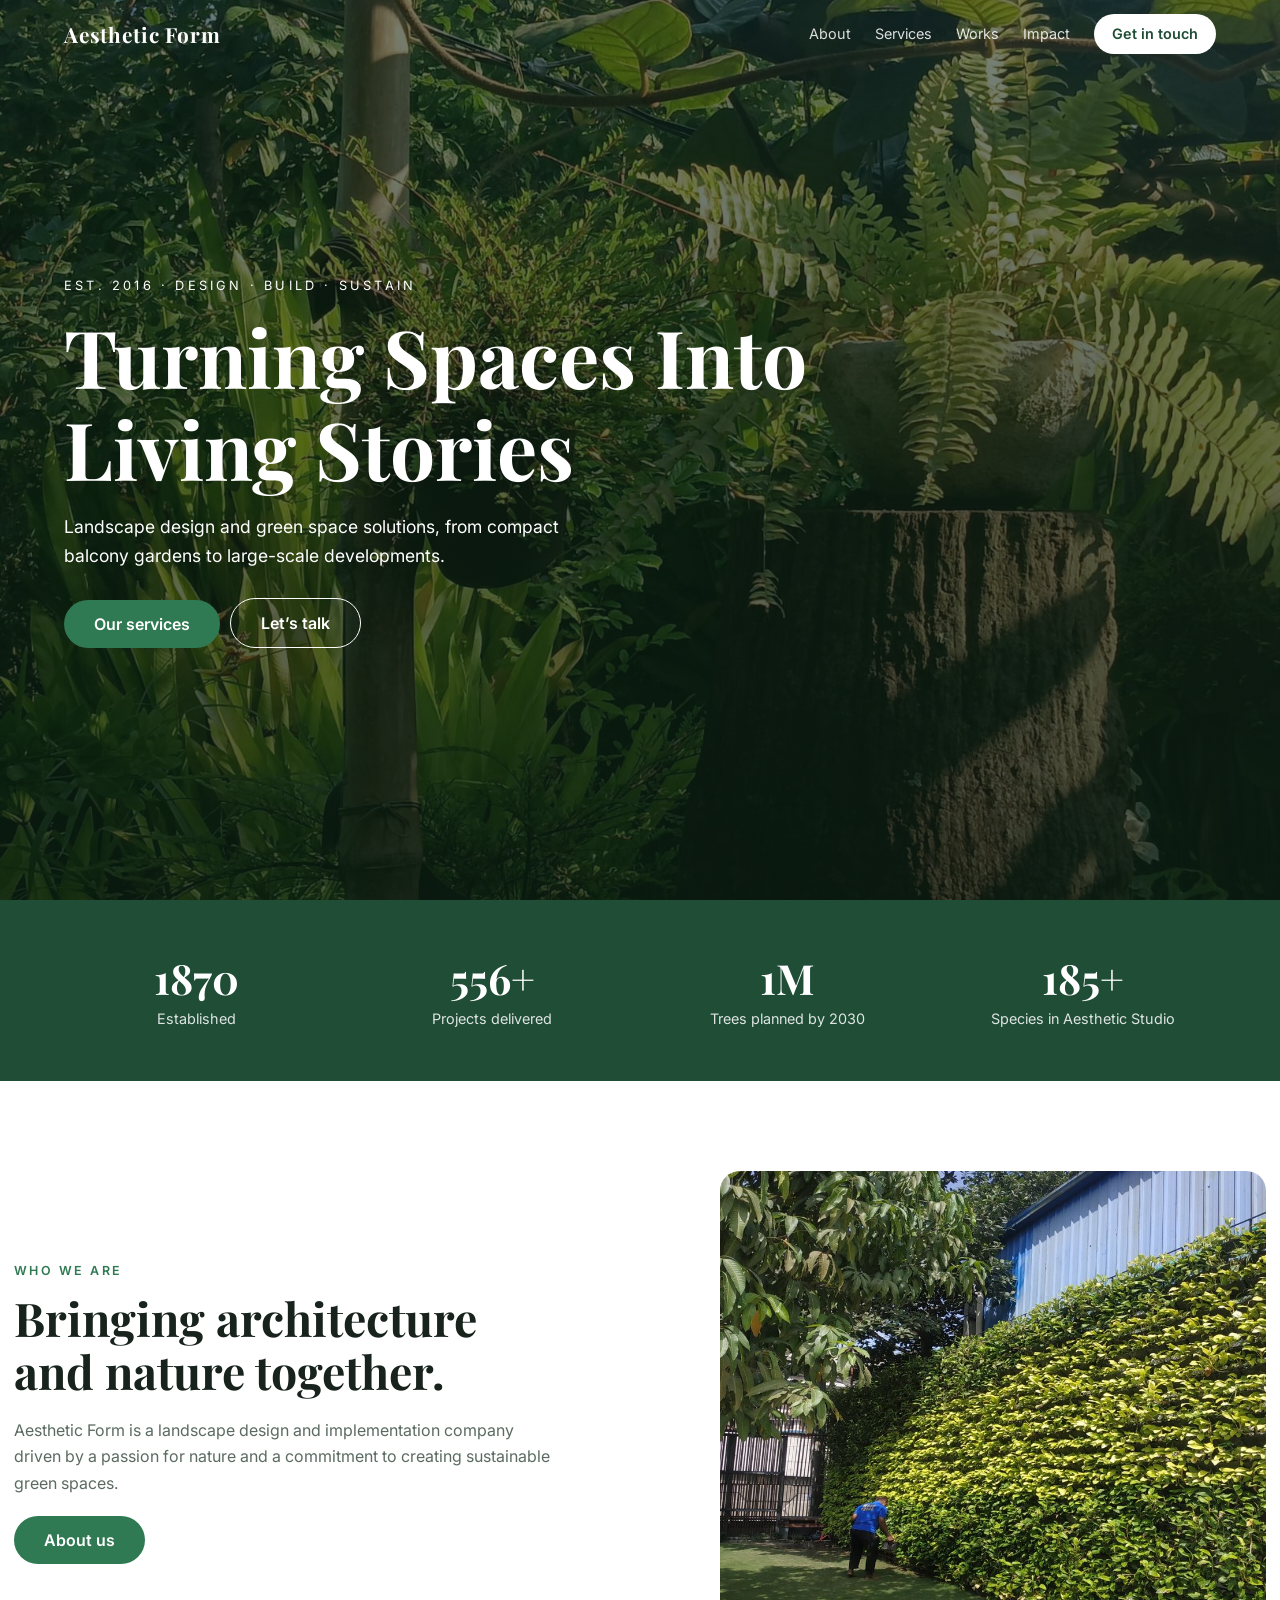
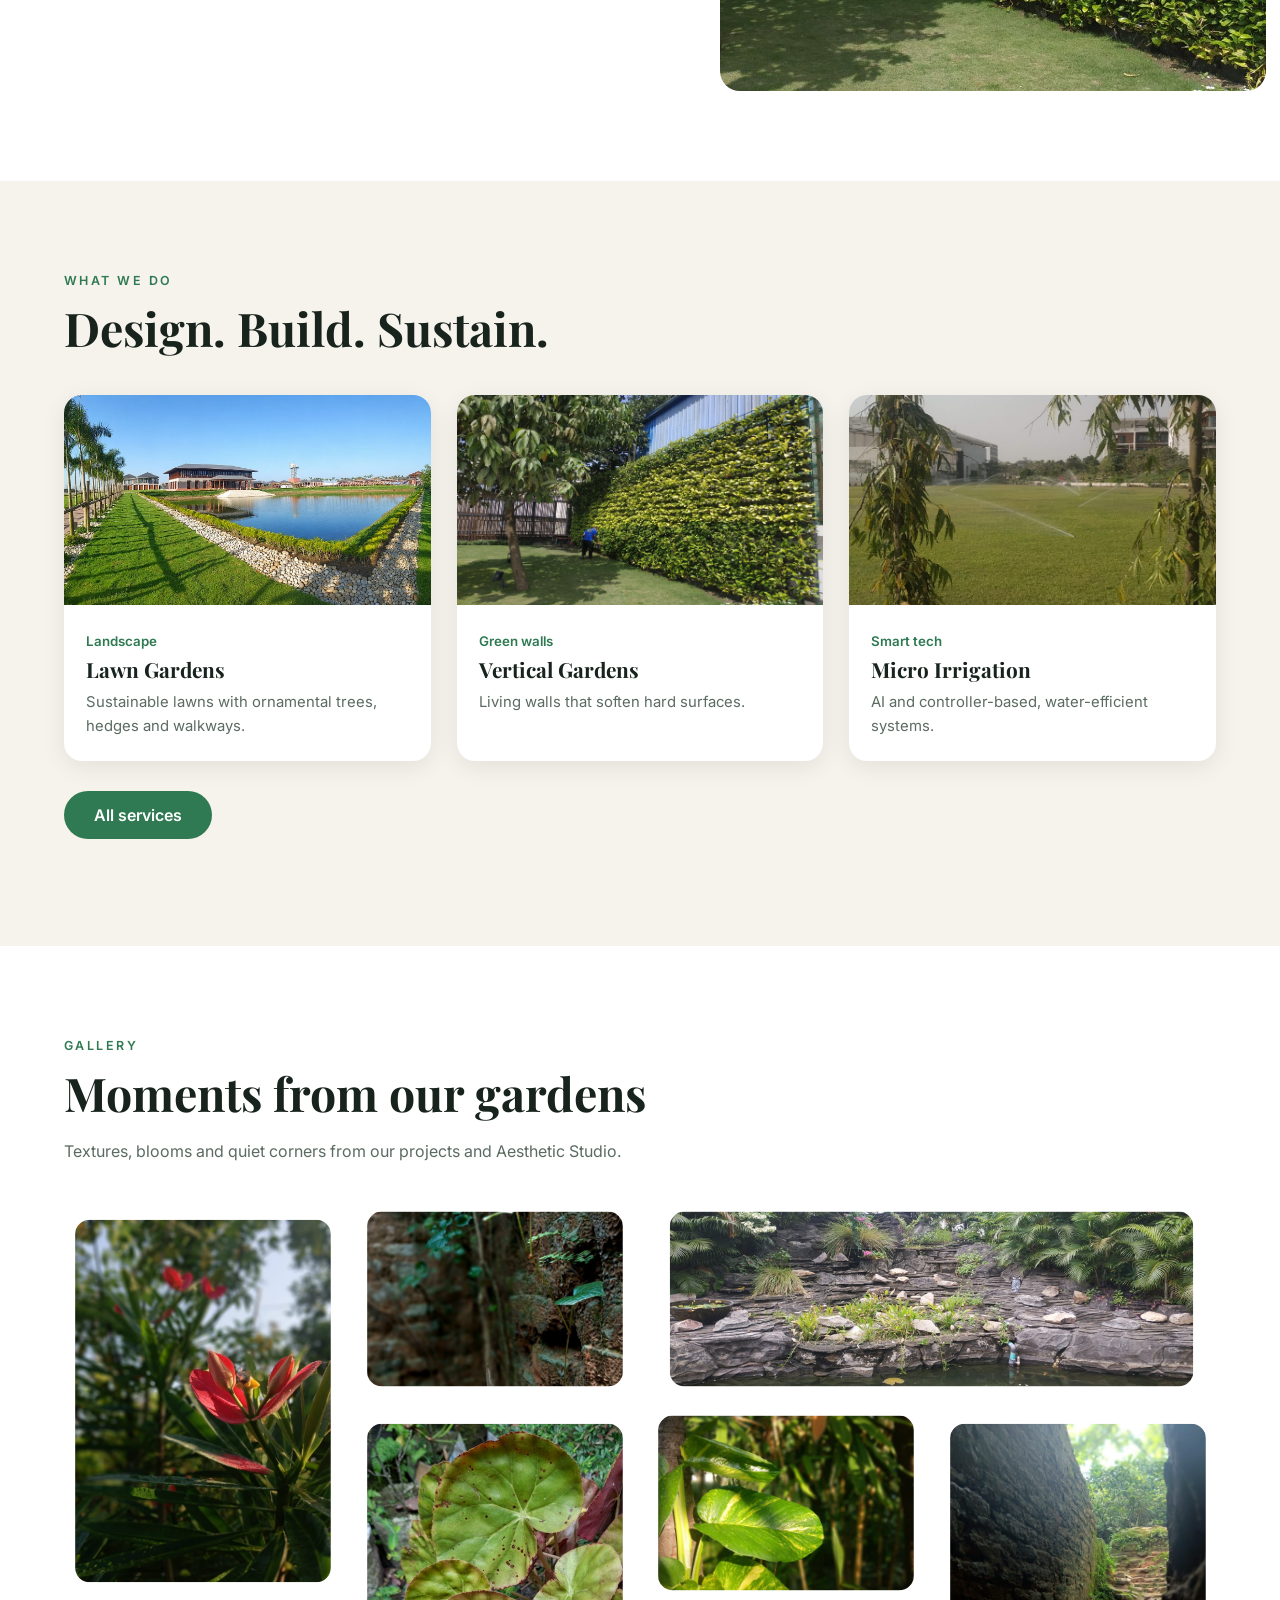
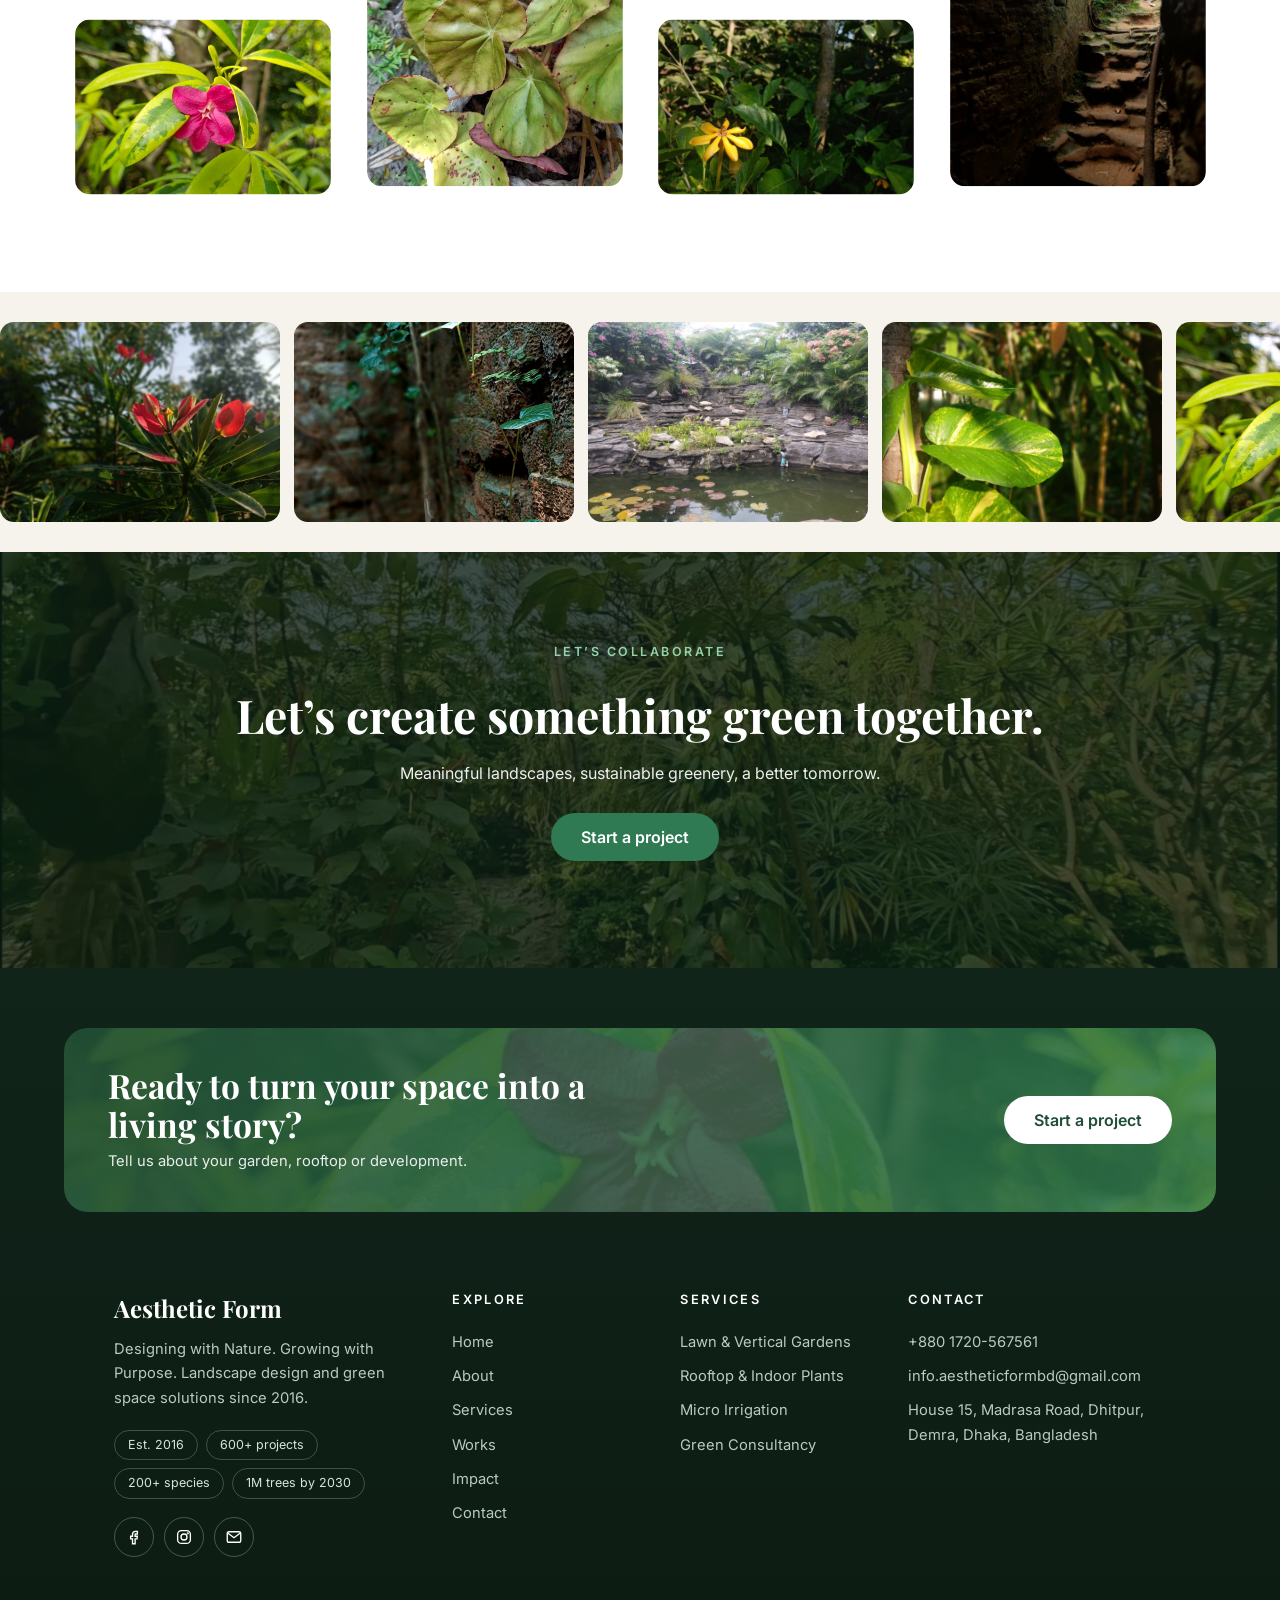
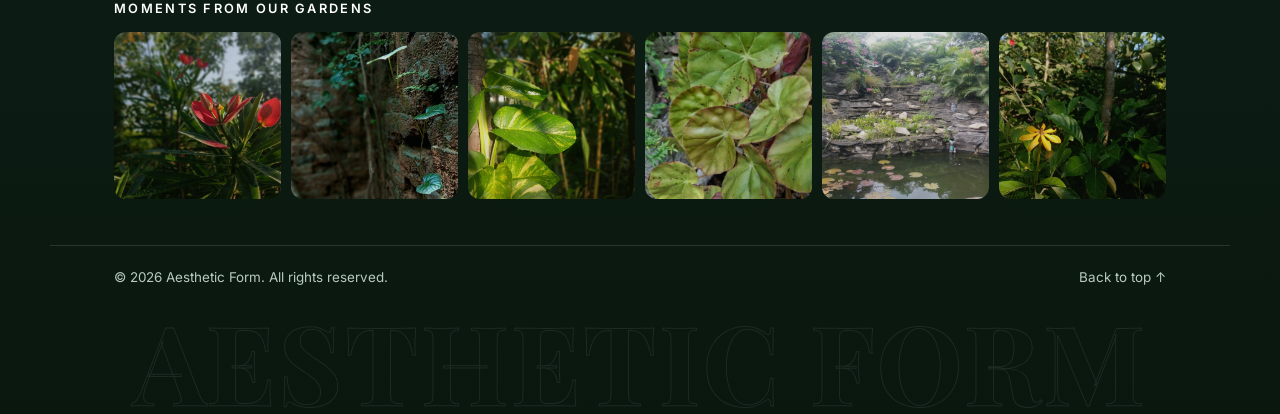
==== commit a3d5ec07: "Updated stats" ====
--- a/index.html
+++ b/index.html
@@ -70,7 +70,7 @@
         <div class="w">
             <div><strong>2016</strong><span>Established</span></div>
             <div><strong>600+</strong><span>Projects delivered</span></div>
-            <div><strong>BDT 10 Cr</strong><span>Executed contract value</span></div>
+            <div><strong>1M</strong><span>Trees planned by 2030</span></div>
             <div><strong>200+</strong><span>Species in Aesthetic Studio</span></div>
         </div>
     </div>
